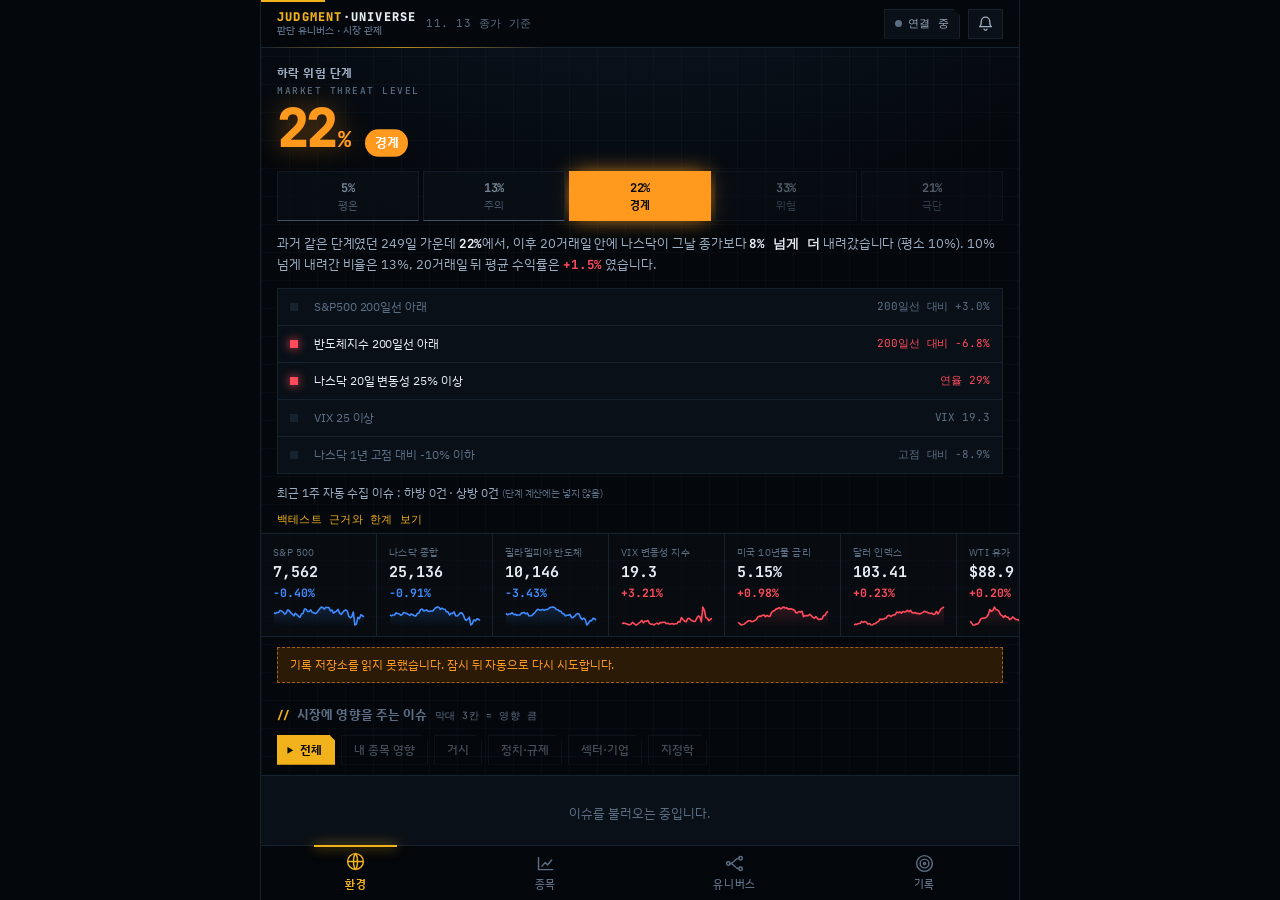
==== index.html @ efff5704 "판단 유니버스" ====
<!doctype html>
<html lang="ko">
<head>
<meta charset="utf-8">
<meta name="viewport" content="width=device-width,initial-scale=1,viewport-fit=cover">
<title>판단 유니버스</title>
<meta name="description" content="내 판단을 기록하고 채점하는 주식 판단 연습장">
<meta name="robots" content="noindex,nofollow">
<meta name="theme-color" content="#F6F4EE" media="(prefers-color-scheme: light)">
<meta name="theme-color" content="#111418" media="(prefers-color-scheme: dark)">
<meta name="mobile-web-app-capable" content="yes">
<meta name="apple-mobile-web-app-capable" content="yes">
<meta name="apple-mobile-web-app-title" content="판단 유니버스">
<link rel="manifest" href="./manifest.webmanifest">
<link rel="icon" href="./icon.svg" type="image/svg+xml">
<link rel="apple-touch-icon" href="./icon-192.png">
<style>html,body{margin:0;height:100%}body{font:14px system-ui,-apple-system,"Apple SD Gothic Neo","Malgun Gothic",sans-serif}img{max-width:100%}[hidden]{display:none!important}</style>
<link rel="preconnect" href="https://fonts.googleapis.com"><link rel="preconnect" href="https://fonts.gstatic.com" crossorigin>
<link rel="stylesheet" href="https://fonts.googleapis.com/css2?family=IBM+Plex+Sans+KR:wght@400;500;600;700&family=JetBrains+Mono:wght@500;700;800&display=swap">
</head>
<body>
<title>판단 유니버스</title>
<meta name="claude:viewport-fit-sides" content="cover">
<link rel="stylesheet" href="https://fonts.googleapis.com/css2?family=Manrope:wght@500;700;800&family=Noto+Sans+KR:wght@400;500;700&display=swap">
<style>
/* 배치 : 휴대폰 한 손 조작 기준 — 얇은 상단 바 · 본문 목록 · 하단 4개 탭. 카드 격자 대신 가는 선으로 구분한 목록과 큰 숫자 */
:root{
  --bg:#F3F5F9; --surface:#FFFFFF; --sunk:#EAEEF5; --ink:#0E1A2B; --ink2:#4A5870; --ink3:#8793A8; --line:#E1E6EE;
  --accent:#2457D6; --accent-soft:#E7EEFD; --up:#E0364A; --up-soft:#FDECEE; --down:#2E6BE0; --down-soft:#E9F0FE;
  --good:#0B8F63; --good-soft:#E3F6EE; --warn:#B86A00; --warn-soft:#FFF2DC; --shadow:0 1px 2px rgba(14,26,43,.05),0 8px 24px rgba(14,26,43,.06);
  --num:"Manrope","Noto Sans KR",system-ui,sans-serif; --txt:"Noto Sans KR","Apple SD Gothic Neo","Malgun Gothic",system-ui,sans-serif;
}
@media (prefers-color-scheme: dark){ :root:not([data-theme="light"]){
  --bg:#0A0F17; --surface:#121925; --sunk:#0E141E; --ink:#E9EEF6; --ink2:#A6B2C6; --ink3:#6C7990; --line:#202B3B;
  --accent:#6EA2FF; --accent-soft:#17243C; --up:#FF6B7B; --up-soft:#3A1A20; --down:#6FA8FF; --down-soft:#172741;
  --good:#3BD19B; --good-soft:#11302A; --warn:#F2B04C; --warn-soft:#33270F; --shadow:0 1px 2px rgba(0,0,0,.4),0 10px 28px rgba(0,0,0,.35); color-scheme:dark } }
:root[data-theme="dark"]{
  --bg:#0A0F17; --surface:#121925; --sunk:#0E141E; --ink:#E9EEF6; --ink2:#A6B2C6; --ink3:#6C7990; --line:#202B3B;
  --accent:#6EA2FF; --accent-soft:#17243C; --up:#FF6B7B; --up-soft:#3A1A20; --down:#6FA8FF; --down-soft:#172741;
  --good:#3BD19B; --good-soft:#11302A; --warn:#F2B04C; --warn-soft:#33270F; --shadow:0 1px 2px rgba(0,0,0,.4),0 10px 28px rgba(0,0,0,.35); color-scheme:dark }
*{box-sizing:border-box;-webkit-tap-highlight-color:transparent}
html,body{height:100%}
body{background:var(--bg);color:var(--ink);font-family:var(--txt);font-size:14px;line-height:1.5;overflow:hidden;font-variant-numeric:tabular-nums}
button,input,select,textarea{font:inherit;color:inherit}
button{cursor:pointer;border:0;background:none;padding:0}
:focus-visible{outline:2px solid var(--accent);outline-offset:2px;border-radius:6px}
.num{font-family:var(--num);letter-spacing:-.01em}
.up{color:var(--up)} .down{color:var(--down)} .mute{color:var(--ink3)}

#app{height:100%;display:flex;flex-direction:column;max-width:760px;margin:0 auto;background:var(--bg);position:relative}
header.bar{flex:none;display:flex;align-items:center;gap:10px;height:48px;padding-left:max(16px,env(safe-area-inset-left,0px));padding-right:max(16px,env(safe-area-inset-right,0px));background:var(--surface);border-bottom:1px solid var(--line)}
header.bar h1{font-size:16px;font-weight:700;margin:0;letter-spacing:-.02em}
header.bar .asof{font-size:11px;color:var(--ink3);margin-left:2px}
header.bar .sp{flex:1}
.ibtn{height:32px;min-width:32px;padding:0 9px;border-radius:8px;display:inline-flex;align-items:center;gap:5px;font-size:12px;font-weight:500;color:var(--ink2);background:var(--sunk)}
.ibtn.on{background:var(--good-soft);color:var(--good)}
.ibtn .dot{width:7px;height:7px;border-radius:50%;background:var(--ink3)} .ibtn.on .dot{background:var(--good);box-shadow:0 0 0 3px color-mix(in srgb,var(--good) 25%,transparent)}
.bell{position:relative} .bell b{position:absolute;top:-3px;right:-3px;min-width:16px;height:16px;border-radius:8px;background:var(--up);color:#fff;font-size:10px;line-height:16px;text-align:center;padding:0 4px;font-family:var(--num)}

main{flex:1;min-height:0;overflow-y:auto;overflow-x:hidden;-webkit-overflow-scrolling:touch;padding-bottom:20px}
.view{display:none} .view.on{display:block}
.pad{padding-left:max(16px,env(safe-area-inset-left,0px));padding-right:max(16px,env(safe-area-inset-right,0px))}
nav.tabs{flex:none;display:grid;grid-template-columns:repeat(4,1fr);background:var(--surface);border-top:1px solid var(--line);padding-bottom:env(safe-area-inset-bottom,0px)}
nav.tabs button{height:54px;display:flex;flex-direction:column;align-items:center;justify-content:center;gap:3px;font-size:11px;color:var(--ink3);font-weight:500}
nav.tabs button svg{width:21px;height:21px;stroke:currentColor;fill:none;stroke-width:1.7;stroke-linecap:round;stroke-linejoin:round}
nav.tabs button.on{color:var(--accent)} nav.tabs button.on span{font-weight:700}

h2.sec{font-size:12px;font-weight:700;color:var(--ink3);letter-spacing:.04em;margin:22px 0 8px;display:flex;align-items:baseline;gap:8px}
h2.sec small{font-weight:400;letter-spacing:0;font-size:11px}
h2.sec .r{margin-left:auto;font-weight:500;letter-spacing:0;color:var(--accent);font-size:12px}
.sheetlist{background:var(--surface);border-top:1px solid var(--line);border-bottom:1px solid var(--line)}
.note{font-size:12px;color:var(--ink3);line-height:1.6}
.empty{padding:28px 16px;text-align:center;color:var(--ink3);font-size:13px}

/* 시장 띠 */
.strip{display:flex;gap:0;overflow-x:auto;scrollbar-width:none;background:var(--surface);border-bottom:1px solid var(--line);scroll-snap-type:x proximity}
.strip::-webkit-scrollbar{display:none}
.tick{flex:none;width:116px;padding:11px 12px 9px;border-right:1px solid var(--line);scroll-snap-align:start;text-align:left}
.tick .n{font-size:11px;color:var(--ink3);white-space:nowrap}
.tick .v{font-family:var(--num);font-weight:700;font-size:15px;margin-top:1px}
.tick .c{font-family:var(--num);font-size:11.5px;font-weight:700}
.tick canvas{display:block;width:92px;height:22px;margin-top:4px}

/* 브리핑 */
.brief{margin-top:14px;padding:14px 16px;background:linear-gradient(135deg,color-mix(in srgb,var(--accent) 9%,var(--surface)),var(--surface) 62%);border:1px solid var(--line);border-radius:14px}
.brief .k{font-size:11px;font-weight:700;color:var(--accent);letter-spacing:.04em}
.brief p{margin:6px 0 0;font-size:13.5px;line-height:1.65}

.chips{display:flex;gap:6px;overflow-x:auto;scrollbar-width:none;padding:2px 0} .chips::-webkit-scrollbar{display:none}
.chip{flex:none;height:30px;padding:0 12px;border-radius:15px;background:var(--surface);border:1px solid var(--line);font-size:12px;color:var(--ink2);font-weight:500}
.chip.on{background:var(--ink);color:var(--surface);border-color:var(--ink)}

/* 이슈 */
.issue{display:grid;grid-template-columns:34px 1fr;gap:0 10px;padding:14px 0;border-bottom:1px solid var(--line);text-align:left;width:100%}
.issue:last-child{border-bottom:0}
.sev{width:34px;display:flex;flex-direction:column;align-items:center;gap:3px;padding-top:3px}
.sev i{display:block;width:16px;height:4px;border-radius:2px;background:var(--line)}
.sev.d-1 i.f{background:var(--down)} .sev.d1 i.f{background:var(--up)} .sev.d0 i.f{background:var(--warn)}
.sev em{font-style:normal;font-size:10px;color:var(--ink3);margin-top:2px}
.issue .t{font-size:14.5px;font-weight:700;line-height:1.4;letter-spacing:-.01em}
.issue .m{font-size:11.5px;color:var(--ink3);margin-top:2px}
.issue .b{font-size:13px;color:var(--ink2);margin-top:8px;line-height:1.65;display:none;white-space:pre-line}
.issue.open .b{display:block}
.tags{display:flex;flex-wrap:wrap;gap:5px;margin-top:8px}
.tag{font-size:11px;padding:2px 7px;border-radius:5px;background:var(--sunk);color:var(--ink2)}
.tag.mine{background:var(--accent-soft);color:var(--accent);font-weight:700;font-family:var(--num)}
.tag.neg{background:var(--down-soft);color:var(--down)} .tag.pos{background:var(--up-soft);color:var(--up)}
.src{margin-top:8px;font-size:11.5px} .src a{color:var(--accent);text-decoration:none;margin-right:10px}
.next{margin-top:8px;font-size:12px;color:var(--warn);background:var(--warn-soft);padding:6px 9px;border-radius:7px}
.cal{display:grid;grid-template-columns:54px 1fr;gap:10px;padding:10px 0;border-bottom:1px solid var(--line);font-size:13px} .cal:last-child{border-bottom:0}
.cal .d{font-family:var(--num);font-weight:700;color:var(--ink2)} .cal .d small{display:block;font-weight:500;color:var(--ink3);font-size:10.5px}
.cal b{font-weight:700}

/* 종목 */
.search{display:flex;gap:8px;margin-top:14px}
.search input{flex:1;height:42px;border-radius:11px;border:1px solid var(--line);background:var(--surface);padding:0 14px;font-size:14px;min-width:0}
.results{background:var(--surface);border:1px solid var(--line);border-radius:11px;margin-top:6px;overflow:hidden}
.results button{display:flex;width:100%;align-items:center;gap:10px;padding:11px 14px;border-bottom:1px solid var(--line);text-align:left;font-size:13.5px}
.results button:last-child{border-bottom:0} .results .sym{font-family:var(--num);font-weight:700;min-width:64px} .results .add{margin-left:auto;color:var(--accent);font-weight:700;font-size:12px;flex:none}
.results .nm{min-width:0;overflow:hidden;text-overflow:ellipsis;white-space:nowrap;color:var(--ink2)}
.row{display:grid;grid-template-columns:minmax(0,1fr) 74px 86px 44px;align-items:center;gap:8px;padding:12px 0;border-bottom:1px solid var(--line);width:100%;text-align:left}
.row:last-child{border-bottom:0}
.row .nm{font-weight:700;font-size:14.5px;letter-spacing:-.01em;white-space:nowrap;overflow:hidden;text-overflow:ellipsis}
.row .sy{font-family:var(--num);font-size:11px;color:var(--ink3);display:flex;gap:6px;align-items:center}
.row .sy .al{color:var(--warn);font-weight:700}
.row canvas{width:74px;height:30px;display:block}
.row .px{text-align:right} .row .px .p{font-family:var(--num);font-weight:700;font-size:14.5px} .row .px .c{font-family:var(--num);font-size:12px;font-weight:700}
.sc{justify-self:end;width:40px;height:40px;position:relative}
.sc svg{width:40px;height:40px;transform:rotate(-90deg)} .sc circle{fill:none;stroke-width:4}
.sc .bg{stroke:var(--sunk)} .sc .fg{stroke:var(--ink3);stroke-linecap:round}
.sc.buy .fg{stroke:var(--good)} .sc.avoid .fg{stroke:var(--warn)}
.sc b{position:absolute;inset:0;display:flex;align-items:center;justify-content:center;font-family:var(--num);font-size:12px;font-weight:800}
.sc.buy b{color:var(--good)} .sc.avoid b{color:var(--warn)}
.legend{display:grid;grid-template-columns:minmax(0,1fr) 74px 86px 44px;gap:8px;font-size:10.5px;color:var(--ink3);padding:8px 0 4px}
.legend span:nth-child(3){text-align:right} .legend span:nth-child(4){text-align:right}

/* 전체 화면 상세 */
.sheet{position:absolute;inset:0;background:var(--bg);z-index:20;display:none;flex-direction:column}
.sheet.on{display:flex}
.sheet .top{flex:none;height:48px;display:flex;align-items:center;gap:6px;background:var(--surface);border-bottom:1px solid var(--line);padding-left:max(6px,env(safe-area-inset-left,0px));padding-right:max(12px,env(safe-area-inset-right,0px))}
.sheet .top .back{width:40px;height:40px;display:flex;align-items:center;justify-content:center;color:var(--ink2)}
.sheet .top .ttl{font-weight:700;font-size:15px;min-width:0;white-space:nowrap;overflow:hidden;text-overflow:ellipsis}
.sheet .top .sub{font-family:var(--num);font-size:11px;color:var(--ink3)}
.sheet .body{flex:1;min-height:0;overflow-y:auto;padding-bottom:calc(28px + env(safe-area-inset-bottom,0px))}
.hero{padding-top:16px;padding-bottom:6px;background:var(--surface)}
.hero .p{font-family:var(--num);font-size:32px;font-weight:800;letter-spacing:-.03em;line-height:1.1}
.hero .c{font-family:var(--num);font-size:14px;font-weight:700;margin-top:3px}
.hero .c small{font-weight:500;color:var(--ink3);margin-left:6px;font-family:var(--txt);font-size:11.5px}
.rng{display:flex;gap:4px;padding:8px 0}
.rng button{height:28px;padding:0 11px;border-radius:14px;font-size:12px;font-weight:700;color:var(--ink3);font-family:var(--num)}
.rng button.on{background:var(--sunk);color:var(--ink)}
.chartwrap{background:var(--surface);border-bottom:1px solid var(--line);position:relative}
.chartwrap canvas{display:block;width:100%;height:300px;touch-action:pan-y}
.readout{position:absolute;left:12px;top:6px;font-family:var(--num);font-size:11px;color:var(--ink2);background:color-mix(in srgb,var(--surface) 88%,transparent);padding:2px 6px;border-radius:5px;pointer-events:none}
.malegend{display:flex;gap:12px;font-size:10.5px;color:var(--ink3);padding:6px 0 10px;flex-wrap:wrap}
.malegend i{display:inline-block;width:10px;height:2px;margin-right:4px;vertical-align:middle}

.block{background:var(--surface);border-top:1px solid var(--line);border-bottom:1px solid var(--line);margin-top:10px;padding-top:14px;padding-bottom:14px}
.block h3{margin:0 0 10px;font-size:13px;font-weight:700;display:flex;align-items:baseline;gap:8px}
.block h3 small{font-weight:400;color:var(--ink3);font-size:11px}
.dial{display:grid;grid-template-columns:112px minmax(0,1fr);gap:14px;align-items:center}
.dial .g{position:relative;width:112px;height:66px}
.dial .g svg{width:112px;height:66px;overflow:visible}
.dial .g b{position:absolute;left:0;right:0;bottom:-2px;text-align:center;font-family:var(--num);font-size:26px;font-weight:800;letter-spacing:-.03em}
.dial .v{font-size:15px;font-weight:700} .dial .v.buy{color:var(--good)} .dial .v.avoid{color:var(--warn)}
.dial .s{font-size:12.5px;color:var(--ink2);margin-top:3px;line-height:1.6}
.kv{display:grid;grid-template-columns:repeat(3,minmax(0,1fr));gap:1px;background:var(--line);border:1px solid var(--line);border-radius:10px;overflow:hidden;margin-top:12px}
.kv>div{background:var(--surface);padding:9px 10px} .kv .k{font-size:10.5px;color:var(--ink3)} .kv .v{font-family:var(--num);font-weight:700;font-size:14px;margin-top:1px}
.conds{display:flex;flex-wrap:wrap;gap:5px;margin-top:12px}
.cond{font-size:11.5px;padding:3px 8px;border-radius:6px;border:1px solid var(--line);color:var(--ink3)}
.cond.on{border-color:transparent;background:var(--accent-soft);color:var(--accent);font-weight:700}
.combo{font-size:12px;padding:9px 0;border-top:1px solid var(--line);line-height:1.6} .combo b{font-weight:700}
.combo .st{font-family:var(--num);color:var(--ink2)}
details.more summary{font-size:12px;color:var(--accent);cursor:pointer;margin-top:10px;list-style:none} details.more summary::-webkit-details-marker{display:none}
.field{display:grid;grid-template-columns:minmax(0,1fr) minmax(0,1fr);gap:10px}
.field label{font-size:11.5px;color:var(--ink3);display:block;margin-bottom:4px}
.inp{width:100%;height:42px;border-radius:10px;border:1px solid var(--line);background:var(--bg);padding:0 12px;font-family:var(--num);font-weight:700;font-size:15px;min-width:0}
textarea.inp{height:70px;padding:10px 12px;font-family:var(--txt);font-weight:400;font-size:13.5px;resize:none}
select.inp{font-family:var(--txt);font-weight:500;font-size:14px}
.btn{height:44px;padding:0 16px;border-radius:11px;background:var(--accent);color:#fff;font-weight:700;font-size:14px;display:inline-flex;align-items:center;justify-content:center;gap:6px}
.btn.ghost{background:var(--sunk);color:var(--ink)} .btn.line{background:none;border:1px solid var(--line);color:var(--ink2)} .btn.sm{height:34px;font-size:12.5px;padding:0 12px;border-radius:9px}
.btn.wide{width:100%} .btn:disabled{opacity:.5}
.btnrow{display:flex;gap:8px;margin-top:12px;flex-wrap:wrap}
.news a{display:block;padding:10px 0;border-top:1px solid var(--line);text-decoration:none;color:var(--ink);font-size:13px;line-height:1.5}
.news a:first-child{border-top:0;padding-top:0} .news a small{display:block;color:var(--ink3);font-size:11px;margin-top:2px}
.mv{display:grid;grid-template-columns:64px minmax(0,1fr);gap:10px;padding:10px 0;border-top:1px solid var(--line)} .mv:first-child{border-top:0;padding-top:0}
.mv .d{font-family:var(--num);font-size:11.5px;color:var(--ink3)} .mv .d b{display:block;font-size:14px;font-weight:800}
.mv .r{font-size:13px;line-height:1.6;color:var(--ink2)} .mv .r .by{font-size:10.5px;color:var(--ink3);margin-top:3px}
.bar52{height:6px;border-radius:3px;background:var(--sunk);position:relative;margin-top:6px}
.bar52 i{position:absolute;top:-3px;width:3px;height:12px;border-radius:2px;background:var(--ink)}
.seg{display:grid;grid-template-columns:1fr 1fr;background:var(--sunk);border-radius:11px;padding:3px;gap:3px}
.seg button{height:38px;border-radius:9px;font-weight:700;font-size:13.5px;color:var(--ink3)}
.seg button.on{background:var(--surface);color:var(--ink);box-shadow:var(--shadow)}
.seg button.on.buy{color:var(--up)} .seg button.on.sell{color:var(--down)}

/* 유니버스 */
.world{background:var(--surface);border-bottom:1px solid var(--line);padding-top:16px;padding-bottom:12px}
.world .q{font-size:17px;font-weight:700;letter-spacing:-.02em;line-height:1.4}
.world .q em{font-style:normal;color:var(--accent)}
.world .a{display:flex;align-items:baseline;gap:10px;margin-top:6px;flex-wrap:wrap}
.world .a .big{font-family:var(--num);font-size:34px;font-weight:800;letter-spacing:-.03em;line-height:1}
.world .a .sm{font-size:12.5px;color:var(--ink2)}
.world canvas{display:block;width:100%;height:250px;margin-top:8px}
.wl{display:flex;gap:12px;flex-wrap:wrap;font-size:11px;color:var(--ink2);margin-top:6px}
.wl i{display:inline-block;width:14px;height:3px;border-radius:2px;margin-right:5px;vertical-align:middle}
.hz{display:grid;grid-template-columns:repeat(3,minmax(0,1fr));gap:8px;margin-top:12px}
.hz>div{border:1px solid var(--line);border-radius:10px;padding:8px 10px}
.hz .k{font-size:10.5px;color:var(--ink3)} .hz .v{font-family:var(--num);font-weight:800;font-size:15px;margin-top:1px} .hz .j{font-size:11px;font-weight:700;margin-top:1px}
.j.hit{color:var(--good)} .j.miss{color:var(--warn)} .j.wait{color:var(--ink3)}
.urow{display:grid;grid-template-columns:minmax(0,1fr) 70px 78px;align-items:center;gap:8px;padding:12px 0;border-bottom:1px solid var(--line);width:100%;text-align:left}
.urow:last-child{border-bottom:0} .urow.sel{position:relative}
.urow.sel::before{content:"";position:absolute;left:-16px;top:10px;bottom:10px;width:3px;border-radius:2px;background:var(--accent)}
.urow .t{font-weight:700;font-size:14px;white-space:nowrap;overflow:hidden;text-overflow:ellipsis}
.urow .t .ex{font-size:10px;font-weight:700;color:var(--warn);background:var(--warn-soft);padding:1px 5px;border-radius:4px;margin-left:5px;vertical-align:1px}
.urow .m{font-size:11.5px;color:var(--ink3);font-family:var(--num)}
.urow canvas{width:70px;height:28px;display:block}
.urow .rt{text-align:right;font-family:var(--num);font-weight:800;font-size:14.5px} .urow .rt small{display:block;font-size:11px;font-weight:700;font-family:var(--txt)}
.fab{position:absolute;right:max(16px,env(safe-area-inset-right,0px));bottom:calc(70px + env(safe-area-inset-bottom,0px));height:48px;padding:0 18px;border-radius:24px;background:var(--accent);color:#fff;font-weight:700;font-size:14px;box-shadow:0 8px 22px color-mix(in srgb,var(--accent) 45%,transparent);z-index:5;display:none;align-items:center;gap:6px}
.fab.on{display:inline-flex}

/* 기록 */
.score{background:var(--surface);border-bottom:1px solid var(--line);padding-top:18px;padding-bottom:16px}
.score .big{display:flex;align-items:flex-end;gap:10px}
.score .big b{font-family:var(--num);font-size:52px;font-weight:800;letter-spacing:-.04em;line-height:.95}
.score .big span{font-size:13px;color:var(--ink2);padding-bottom:6px;line-height:1.5}
.meter{height:10px;border-radius:5px;background:var(--sunk);margin-top:14px;position:relative;overflow:hidden}
.meter i{position:absolute;left:0;top:0;bottom:0;border-radius:5px;background:linear-gradient(90deg,var(--accent),var(--good))}
.meter u{position:absolute;top:0;bottom:0;width:2px;background:var(--ink);opacity:.35;left:50%}
.brk{display:grid;grid-template-columns:minmax(0,1fr) 54px 64px 64px;gap:8px;align-items:center;padding:10px 0;border-bottom:1px solid var(--line);font-size:13px}
.brk:last-child{border-bottom:0} .brk.h{font-size:10.5px;color:var(--ink3);padding:4px 0 6px} .brk span{text-align:right;font-family:var(--num);font-weight:700} .brk.h span{font-weight:500;font-family:var(--txt)}
.brk .lb{text-align:left;font-family:var(--txt);font-weight:500}
.insight{font-size:13px;line-height:1.7;padding:10px 0;border-bottom:1px solid var(--line)} .insight:last-child{border-bottom:0}
.alog{display:grid;grid-template-columns:minmax(0,1fr) auto;gap:8px;padding:11px 0;border-bottom:1px solid var(--line);font-size:13px} .alog:last-child{border-bottom:0}
.alog small{color:var(--ink3);font-size:11px;font-family:var(--num)} .alog.new b::after{content:"";display:inline-block;width:6px;height:6px;border-radius:50%;background:var(--up);margin-left:6px;vertical-align:2px}
.toast{position:absolute;left:50%;bottom:calc(74px + env(safe-area-inset-bottom,0px));transform:translateX(-50%);background:var(--ink);color:var(--surface);font-size:13px;padding:10px 16px;border-radius:10px;z-index:40;opacity:0;pointer-events:none;transition:opacity .25s;max-width:86%;text-align:center}
.toast.on{opacity:1}
.banner{font-size:12px;padding:8px 12px;background:var(--warn-soft);color:var(--warn);border-radius:9px;margin-top:10px}
.ai{white-space:pre-wrap;font-size:13px;line-height:1.7;color:var(--ink2);margin-top:10px}
.skel{height:14px;border-radius:7px;background:linear-gradient(90deg,var(--sunk),var(--line),var(--sunk));background-size:200% 100%;animation:sk 1.2s linear infinite;margin:8px 0}
@keyframes sk{to{background-position:-200% 0}}
@media (prefers-reduced-motion: reduce){.skel{animation:none}}
@media (min-width:620px){ .chartwrap canvas{height:360px} .world canvas{height:300px} }
.risk{padding-top:14px;padding-bottom:4px}
.risk .rh{display:flex;justify-content:space-between;align-items:flex-end;gap:12px}
.risk .rk{font-size:11.5px;font-weight:700;color:var(--ink3);letter-spacing:.04em}
.risk .rv{display:flex;align-items:baseline;gap:6px;margin-top:2px}
.risk .rv b{font-size:44px;line-height:1;font-weight:800;letter-spacing:-.02em}
.risk .rv span{font-size:13px;color:var(--ink3)}
.risk .rv em{font-style:normal;font-weight:800;font-size:13px;padding:3px 9px;border-radius:999px;margin-left:4px;background:var(--sunk);color:var(--ink2)}
.risk .rt{font-size:11px;color:var(--ink3);text-align:right;line-height:1.5}
.risk .rbar{height:8px;border-radius:4px;background:var(--sunk);margin-top:10px;overflow:hidden}
.risk .rbar i{display:block;height:100%;border-radius:4px;background:var(--ink3)}
.risk.lo .rbar i,.risk.lo .rv em{background:var(--good);color:#fff} .risk.mid .rbar i{background:var(--ink3)}
.risk.hi .rbar i,.risk.hi .rv em{background:var(--warn);color:#fff} .risk.max .rbar i,.risk.max .rv em{background:var(--up);color:#fff}
.rparts{margin-top:10px;display:grid;gap:9px}
.rp{display:grid;grid-template-columns:74px 64px minmax(0,1fr);gap:10px;align-items:center;font-size:12px}
.rp .n{font-weight:700} .rp .n small{color:var(--ink3);font-weight:500}
.rp .b{height:6px;border-radius:3px;background:var(--sunk);overflow:hidden} .rp .b i{display:block;height:100%;background:var(--ink2);border-radius:3px}
.rp .d{color:var(--ink2);min-width:0}
.pickcur{display:flex;align-items:baseline;gap:8px;flex-wrap:wrap;margin-top:6px;padding:11px 14px;border-radius:11px;background:var(--surface);border:1px solid var(--line)}
.pickcur b{font-size:15px} .pickcur span{font-family:var(--num);color:var(--ink3);font-size:12.5px} .pickcur em{font-style:normal;font-size:11.5px;color:var(--warn);font-weight:700;margin-left:auto}
</style>

<link rel="stylesheet" href="./skin.css?v=2">
<div id="app">
  <header class="bar">
    <h1><span><b>JUDGMENT</b>·UNIVERSE</span><small>판단 유니버스 · 시장 관제</small></h1><span class="asof" id="asof"></span><span class="sp"></span>
    <button class="ibtn" id="liveBtn" title="연결 상태 · 설정"><i class="dot"></i><span id="liveTxt">연결 중</span></button>
    <button class="ibtn bell" id="bellBtn" aria-label="알림"><svg width="17" height="17" viewBox="0 0 24 24" fill="none" stroke="currentColor" stroke-width="1.8" stroke-linecap="round" stroke-linejoin="round"><path d="M6 9a6 6 0 1 1 12 0c0 6 2.5 7.5 2.5 7.5h-17S6 15 6 9z"/><path d="M10 20a2.2 2.2 0 0 0 4 0"/></svg><b id="bellN" hidden></b></button>
  </header>
  <main id="main">
    <section class="view on" id="v-env"></section>
    <section class="view" id="v-watch"></section>
    <section class="view" id="v-uni"></section>
    <section class="view" id="v-rec"></section>
  </main>
  <button class="fab" id="fab"><svg width="16" height="16" viewBox="0 0 24 24" fill="none" stroke="currentColor" stroke-width="2.4" stroke-linecap="round"><path d="M12 5v14M5 12h14"/></svg>가상 매매</button>
  <nav class="tabs" id="tabs">
    <button data-t="env" class="on"><svg viewBox="0 0 24 24"><circle cx="12" cy="12" r="9"/><path d="M3 12h18M12 3c3 3.2 3 14.8 0 18M12 3c-3 3.2-3 14.8 0 18"/></svg><span>환경</span></button>
    <button data-t="watch"><svg viewBox="0 0 24 24"><path d="M4 19V5M4 19h16M8 15l3.5-4 3 2.5L19 8"/></svg><span>종목</span></button>
    <button data-t="uni"><svg viewBox="0 0 24 24"><circle cx="5" cy="12" r="2"/><circle cx="19" cy="6" r="2"/><circle cx="19" cy="18" r="2"/><path d="M7 12c5 0 5-6 10-6M7 12c5 0 5 6 10 6"/></svg><span>유니버스</span></button>
    <button data-t="rec"><svg viewBox="0 0 24 24"><circle cx="12" cy="12" r="9"/><circle cx="12" cy="12" r="5"/><circle cx="12" cy="12" r="1.2"/></svg><span>기록</span></button>
  </nav>
  <div class="sheet" id="sheet"><div class="top"><button class="back" id="sheetBack" aria-label="뒤로"><svg width="22" height="22" viewBox="0 0 24 24" fill="none" stroke="currentColor" stroke-width="2" stroke-linecap="round" stroke-linejoin="round"><path d="M15 5l-7 7 7 7"/></svg></button><div style="min-width:0"><div class="ttl" id="sheetTtl"></div><div class="sub" id="sheetSub"></div></div><span style="flex:1"></span><span id="sheetAct"></span></div><div class="body" id="sheetBody"></div></div>
  <div class="toast" id="toast"></div>
</div>
<script src="./core.js?v=2"></script>
<script src="./ui.js?v=2"></script>
<script>if ("serviceWorker" in navigator && location.protocol === "https:") navigator.serviceWorker.register("./sw.js").catch(function () { });</script>

</body>
</html>
---- skin.css ----
/* 판단 유니버스 — 관제 화면 스킨 (단일 다크 테마) */
:root,:root[data-theme="dark"],:root[data-theme="light"]{color-scheme:dark;
  --bg:#04070B;--surface:#0A1017;--sunk:#0E1620;--ink:#E8EEF5;--ink2:#9CAEC2;--ink3:#5B6E84;--line:#17222F;
  --accent:#F2B21B;--accent-soft:#261D06;--up:#FF4B5C;--up-soft:#2E0F15;--down:#3F8CFF;--down-soft:#0D1F3B;
  --good:#16D6A4;--good-soft:#062A22;--warn:#FF9A1F;--warn-soft:#2B1A05;
  --num:"JetBrains Mono","IBM Plex Mono",ui-monospace,Menlo,monospace;--txt:"IBM Plex Sans KR","Noto Sans KR","Apple SD Gothic Neo","Malgun Gothic",system-ui,sans-serif}
@media (prefers-color-scheme: dark){:root:not([data-theme="light"]){--bg:#04070B;--surface:#0A1017;--sunk:#0E1620;--ink:#E8EEF5;--ink2:#9CAEC2;--ink3:#5B6E84;--line:#17222F;--accent:#F2B21B;--accent-soft:#261D06;--up:#FF4B5C;--up-soft:#2E0F15;--down:#3F8CFF;--down-soft:#0D1F3B}}
html,body{background:#04070B}
body{letter-spacing:-.005em}
#app{background:
  linear-gradient(rgba(120,160,200,.035) 1px,transparent 1px) 0 0/100% 28px,
  linear-gradient(90deg,rgba(120,160,200,.035) 1px,transparent 1px) 0 0/28px 100%,
  radial-gradient(120% 60% at 50% -10%,#0D1826 0%,#04070B 62%);border-inline:1px solid var(--line)}
::selection{background:var(--accent);color:#000}
:focus-visible{outline:1px solid var(--accent);outline-offset:2px;border-radius:0}
.num,.tick .v,.row .px .p{font-feature-settings:"zero" 1,"tnum" 1}

/* 상단 바 */
header.bar{position:relative;background:rgba(4,7,11,.86);backdrop-filter:blur(10px);border-bottom:1px solid var(--line)}
header.bar::before{content:"";position:absolute;left:0;right:0;top:0;height:2px;background:linear-gradient(90deg,var(--accent) 0 64px,transparent 64px)}
header.bar::after{content:"";position:absolute;left:0;bottom:-1px;height:1px;width:38%;background:linear-gradient(90deg,transparent,var(--accent),transparent);animation:scan 5.5s linear infinite;opacity:.7}
@keyframes scan{from{transform:translateX(-100%)}to{transform:translateX(280%)}}
header.bar h1{font-family:var(--num);font-size:13px;font-weight:800;letter-spacing:.14em;display:flex;flex-direction:column;line-height:1.15}
header.bar h1 b{color:var(--accent);font-weight:800}
header.bar h1 small{font-family:var(--txt);font-size:10px;font-weight:500;letter-spacing:.02em;color:var(--ink3)}
.asof{font-family:var(--num);font-size:10px;color:var(--ink3);letter-spacing:.04em}
.ibtn{border-radius:0;border:1px solid var(--line);background:var(--surface);font-family:var(--num);font-size:11px;letter-spacing:.02em;clip-path:polygon(0 0,calc(100% - 7px) 0,100% 7px,100% 100%,0 100%)}
.ibtn .dot{background:var(--ink3);box-shadow:none}
.ibtn.on{color:var(--good);border-color:color-mix(in srgb,var(--good) 45%,var(--line));background:var(--good-soft)}
.ibtn.on .dot{background:var(--good);animation:led 1.6s ease-in-out infinite}
@keyframes led{0%,100%{box-shadow:0 0 0 0 color-mix(in srgb,var(--good) 70%,transparent)}50%{box-shadow:0 0 0 5px transparent}}
.bell b{border-radius:0;background:var(--up);font-weight:800}

/* 하단 탭 */
nav.tabs{background:rgba(4,7,11,.92);backdrop-filter:blur(10px);border-top:1px solid var(--line)}
nav.tabs button{position:relative;color:var(--ink3);transition:color .2s}
nav.tabs button span{font-size:10.5px;letter-spacing:.06em}
nav.tabs button::before{content:"";position:absolute;top:-1px;left:50%;width:0;height:2px;background:var(--accent);transition:width .28s cubic-bezier(.2,.8,.2,1),left .28s cubic-bezier(.2,.8,.2,1);box-shadow:0 0 12px var(--accent)}
nav.tabs button.on{color:var(--accent)} nav.tabs button.on::before{width:44%;left:28%}
nav.tabs button svg{transition:transform .28s cubic-bezier(.2,.8,.2,1)} nav.tabs button.on svg{transform:translateY(-2px)}

/* 구획 제목 */
h2.sec{font-family:var(--txt);font-size:13px;font-weight:700;letter-spacing:.01em;display:flex;align-items:baseline;gap:8px;padding-left:12px;position:relative}
h2.sec::before{content:"";position:absolute;left:0;top:.2em;bottom:.2em;width:3px;background:var(--accent)}
h2.sec small{font-family:var(--num);font-size:10px;letter-spacing:.06em;color:var(--ink3);text-transform:uppercase}
.block{border-top:1px solid var(--line);background:transparent}
.block h3{font-size:12.5px;letter-spacing:.01em;display:flex;align-items:baseline;gap:8px}
.block h3::before{content:"▍";color:var(--accent);font-size:11px;margin-right:-2px}
.block h3 small{font-family:var(--num);font-size:10px;color:var(--ink3);letter-spacing:.03em}
.note{color:var(--ink3);line-height:1.65}

/* 지수 띠 */
.strip{border-block:1px solid var(--line);background:rgba(10,16,23,.6)}
.tick{border-right:1px solid var(--line);border-radius:0;transition:background .2s}
.tick:active{background:var(--sunk)}
.tick .n{font-size:10px;letter-spacing:.04em;color:var(--ink3)}
.tick .v{font-size:15px;font-weight:700}

/* 카드류 : 모서리 한쪽을 깎은 패널 */
.brief,.results,.pickcur,.banner,.dial,.kv,.score .big{border-radius:0}
.brief{background:linear-gradient(180deg,rgba(242,178,27,.07),transparent 70%),var(--surface);border:1px solid var(--line);border-left:2px solid var(--accent);clip-path:polygon(0 0,calc(100% - 14px) 0,100% 14px,100% 100%,0 100%)}
.brief .k{font-family:var(--num);color:var(--accent);letter-spacing:.1em;font-size:10px}
.kv{border:1px solid var(--line);background:var(--surface)} .kv>div{border-color:var(--line)}
.kv .k{font-size:10.5px;color:var(--ink3);letter-spacing:.02em} .kv .v{font-family:var(--num)}
.banner{border-left:2px solid var(--warn)}

/* 선택 표시 : 고른 것만 또렷하게, 나머지는 물러남 */
.chip{border-radius:0;border:1px solid var(--line);background:transparent;color:var(--ink2);font-size:12px;transition:opacity .2s,color .2s,background .2s,border-color .2s,transform .2s;clip-path:polygon(0 0,calc(100% - 6px) 0,100% 6px,100% 100%,0 100%)}
.chips:has(.chip.on) .chip:not(.on){opacity:.42}
.chips:has(.chip.on) .chip:not(.on):active{opacity:.9}
.chip.on{background:var(--accent);border-color:var(--accent);color:#0A0A0A;font-weight:800;padding-left:22px;position:relative}
.chip.on::before{content:"▶";position:absolute;left:8px;top:50%;font-size:8px;transform:translateY(-50%);animation:nudge 1.1s ease-in-out infinite}
@keyframes nudge{0%,100%{transform:translate(0,-50%)}50%{transform:translate(2px,-50%)}}
.rng{background:transparent;border:1px solid var(--line);border-radius:0;padding:0}
.rng button{border-radius:0;font-family:var(--num);font-size:11.5px;color:var(--ink2);transition:all .2s}
.rng:has(.on) button:not(.on){opacity:.45}
.rng button.on{background:var(--accent);color:#0A0A0A;font-weight:800;box-shadow:none}
.seg{border-radius:0;background:transparent;border:1px solid var(--line);padding:0}
.seg button{border-radius:0;transition:all .22s;opacity:.4;filter:saturate(.3)}
.seg button.on{opacity:1;filter:none;box-shadow:none}
.seg button.on::before{content:"▶ ";font-size:9px;vertical-align:1px}
.seg button.buy.on{background:var(--up);color:#fff} .seg button.sell.on{background:var(--down);color:#fff}

.urow{position:relative;padding:13px 10px 13px 26px;border-bottom:1px solid var(--line);transition:opacity .25s,filter .25s,background .25s,padding .25s}
.urow.sel::before{content:"▶";position:absolute;left:6px;top:50%;width:auto;height:auto;bottom:auto;background:none;border-radius:0;color:var(--accent);font-size:11px;transform:translateY(-50%);animation:nudge 1.1s ease-in-out infinite;text-shadow:0 0 10px var(--accent)}
.sheetlist:has(.urow.sel) .urow:not(.sel){opacity:.34;filter:saturate(.2)}
.sheetlist:has(.urow.sel) .urow:not(.sel):active{opacity:.8;filter:none}
.urow.sel{background:linear-gradient(90deg,rgba(242,178,27,.13),transparent 78%)}
.urow.sel .t{color:#fff}
.urow .t .ex{border-radius:0}

/* 종목 줄 · 이슈 줄 */
.row{transition:background .15s,transform .15s;border-bottom:1px solid var(--line)} .row:active{background:var(--sunk);transform:translateX(3px)}
.row .nm{font-size:14px} .row .sy{letter-spacing:.04em;font-size:10.5px}
.row .sy .al{border-radius:0;font-family:var(--txt)}
.legend{font-family:var(--num);font-size:9.5px;letter-spacing:.08em;color:var(--ink3);text-transform:uppercase}
.sc .bg{stroke:var(--line)}
.issue{transition:background .2s;border-bottom:1px solid var(--line)} .issue.open{background:linear-gradient(90deg,rgba(242,178,27,.06),transparent)}
.issue .sev i{border-radius:0} .tag{border-radius:0;font-family:var(--num);font-size:10.5px} .tag.mine{background:var(--accent);color:#0A0A0A}
.src a{color:var(--accent)} .cal .d{color:var(--accent)}
.news a{transition:background .15s,padding .15s} .news a:active{background:var(--sunk);padding-left:6px}

/* 입력 · 단추 */
.search input,.inp{border-radius:0;background:var(--surface);border:1px solid var(--line);transition:border-color .2s,box-shadow .2s}
.search input:focus,.inp:focus{outline:0;border-color:var(--accent);box-shadow:0 0 0 1px var(--accent),0 0 22px -6px var(--accent)}
.search{position:relative} .search::before{content:">";position:absolute;left:12px;top:50%;transform:translateY(-50%);font-family:var(--num);color:var(--accent);font-weight:800;animation:blink 1.1s steps(2) infinite;pointer-events:none}
.search input{padding-left:28px}
@keyframes blink{50%{opacity:.2}}
.results{border:1px solid var(--line);background:var(--surface);animation:drop .18s ease-out}
@keyframes drop{from{opacity:0;transform:translateY(-4px)}}
.results button{transition:background .12s} .results button:active{background:var(--sunk)}
.results .sym{color:var(--accent)} .results .add{font-family:var(--num);letter-spacing:.04em}
.btn{border-radius:0;font-weight:800;letter-spacing:.02em;clip-path:polygon(0 0,calc(100% - 9px) 0,100% 9px,100% 100%,0 100%);transition:transform .12s,filter .12s}
.btn:active{transform:translateY(1px);filter:brightness(1.15)}
.btn:not(.ghost):not(.line){background:var(--accent);color:#0A0A0A}
.btn.ghost{background:var(--sunk);color:var(--ink);border:1px solid var(--line)} .btn.line{background:transparent;border:1px solid var(--line);color:var(--ink2)}
.fab{border-radius:0;background:var(--accent);color:#0A0A0A;font-weight:800;clip-path:polygon(0 0,calc(100% - 12px) 0,100% 12px,100% 100%,12px 100%,0 calc(100% - 12px));box-shadow:none;filter:drop-shadow(0 0 14px rgba(242,178,27,.45));transition:transform .15s}
.fab:active{transform:scale(.96)}
.cond{border-radius:0;font-size:11px} .cond.on{background:var(--good-soft);color:var(--good);border-color:color-mix(in srgb,var(--good) 40%,transparent)}
.toast{border-radius:0;background:var(--accent);color:#0A0A0A;font-weight:800;clip-path:polygon(0 0,calc(100% - 8px) 0,100% 8px,100% 100%,0 100%)}
.skel{border-radius:0;background:linear-gradient(90deg,var(--sunk),rgba(242,178,27,.18),var(--sunk));background-size:200% 100%}
.empty{font-size:13px;color:var(--ink3)}

/* 상세 시트 */
.sheet{background:
  linear-gradient(rgba(120,160,200,.03) 1px,transparent 1px) 0 0/100% 28px,linear-gradient(90deg,rgba(120,160,200,.03) 1px,transparent 1px) 0 0/28px 100%,#04070B}
.sheet.on{animation:slide .26s cubic-bezier(.2,.8,.2,1)}
@keyframes slide{from{transform:translateX(28px);opacity:0}}
.sheet .top{border-bottom:1px solid var(--line);background:rgba(4,7,11,.9)}
.sheet .ttl{letter-spacing:-.01em} .sheet .sub{font-family:var(--num);font-size:10.5px;letter-spacing:.06em;color:var(--accent)}
.hero .p{font-family:var(--num);font-weight:800;letter-spacing:-.03em}
.bar52{border-radius:0;height:4px} .bar52 i{background:var(--accent);box-shadow:0 0 8px var(--accent);width:3px}
.readout{border-radius:0;font-family:var(--num);border:1px solid var(--line);background:rgba(4,7,11,.92)}
.dial .v{letter-spacing:.02em} .mv{border-bottom:1px solid var(--line)} .mv .by{font-size:10.5px}

/* 하락 위험 단계 */
.risk{padding-top:16px;padding-bottom:6px;position:relative}
.risk .rh{display:flex;justify-content:space-between;align-items:flex-end;gap:12px}
.risk .rk{font-size:12px;font-weight:700;color:var(--ink2);display:flex;flex-direction:column;gap:2px}
.risk .rk small{font-family:var(--num);font-size:9.5px;letter-spacing:.16em;color:var(--ink3);font-weight:500}
.risk .rv{display:flex;align-items:baseline;gap:10px;margin-top:4px}
.risk .rv b{font-size:54px;line-height:.95;font-weight:800;letter-spacing:-.05em;color:var(--lv);text-shadow:0 0 26px color-mix(in srgb,var(--lv) 45%,transparent)}
.risk .rv b i{font-style:normal;font-size:22px;margin-left:2px;letter-spacing:0}
.risk .rv em{font-style:normal;font-weight:800;font-size:13px;padding:4px 10px;background:var(--lv);color:#06090D;clip-path:polygon(0 0,calc(100% - 7px) 0,100% 7px,100% 100%,0 100%)}
.risk .rt{font-family:var(--num);font-size:10px;color:var(--ink3);text-align:right;line-height:1.6;letter-spacing:.02em}
.risk.lo{--lv:var(--good)} .risk.mid{--lv:#E8D44D} .risk.hi{--lv:var(--warn)} .risk.max{--lv:var(--up)} .risk.ext{--lv:#C77DFF}
.rcells{display:grid;grid-template-columns:repeat(5,1fr);gap:4px;margin-top:14px}
.rcells span{font-size:10.5px;color:var(--ink3);text-align:center;padding:7px 2px 6px;border:1px solid var(--line);background:var(--surface);opacity:.5;transition:all .3s;display:flex;flex-direction:column;gap:1px}
.rcells span b{font-family:var(--num);font-size:12px;color:var(--ink2)}
.rcells span.past{opacity:.75;border-bottom-color:var(--ink3)}
.rcells span.on{opacity:1;color:#06090D;background:var(--lv);border-color:var(--lv);font-weight:800;box-shadow:0 0 22px -4px var(--lv);animation:lit 2.4s ease-in-out infinite}
.rcells span.on b{color:#06090D}
@keyframes lit{50%{box-shadow:0 0 30px 0 var(--lv)}}
.rdesc{font-size:12.5px;line-height:1.7;color:var(--ink2);margin-top:12px} .rdesc b{color:var(--ink);font-family:var(--num)}
.rdesc b.up{color:var(--up)} .rdesc b.down{color:var(--down)}
.rconds{margin-top:12px;border:1px solid var(--line);background:var(--surface)}
.rc{display:grid;grid-template-columns:14px minmax(0,1fr) auto;gap:10px;align-items:center;padding:9px 12px;border-bottom:1px solid var(--line);font-size:12px;color:var(--ink3)}
.rc:last-child{border-bottom:0}
.rc i{width:8px;height:8px;background:var(--line);display:block}
.rc em{font-style:normal;font-family:var(--num);font-size:11px}
.rc.on{color:var(--ink)} .rc.on i{background:var(--up);box-shadow:0 0 10px var(--up);animation:blink 1.4s steps(2) infinite} .rc.on em{color:var(--up)}
.rnews{font-size:11.5px;color:var(--ink2);margin-top:10px} .rnews small{color:var(--ink3)}
.rtbl{margin-top:10px;border:1px solid var(--line);font-family:var(--num);font-size:11px}
.rtbl>div{display:grid;grid-template-columns:minmax(0,1.5fr) 1fr .9fr .8fr;gap:6px;padding:8px 10px;border-bottom:1px solid var(--line)}
.rtbl>div:last-child{border-bottom:0} .rtbl>div span:first-child{font-family:var(--txt)} .rtbl>div span:not(:first-child){text-align:right}
.rtbl .h{color:var(--ink3);font-family:var(--txt);font-size:10.5px} .rtbl .cur{background:rgba(242,178,27,.1)}
.pickcur{display:flex;align-items:baseline;gap:8px;flex-wrap:wrap;margin-top:6px;padding:12px 14px;background:var(--surface);border:1px solid var(--line);border-left:2px solid var(--accent)}
.pickcur b{font-size:15px} .pickcur span{font-family:var(--num);color:var(--accent);font-size:12px} .pickcur em{font-style:normal;font-size:11px;color:var(--warn);font-weight:700;margin-left:auto}
details.more summary{font-family:var(--num);font-size:11px;letter-spacing:.02em;color:var(--accent)}

/* 등장 효과 : 탭을 바꿀 때와 시트를 열 때만 */
#main.enter .view.on{animation:rise .32s cubic-bezier(.2,.8,.2,1)}
@keyframes rise{from{opacity:0;transform:translateY(10px)}}
#main.enter .view.on .row,#main.enter .view.on .issue,#main.enter .view.on .urow,#main.enter .view.on .cal,#main.enter .view.on .tick{animation:rowin .4s cubic-bezier(.2,.8,.2,1) backwards}
#main.enter .view.on :is(.row,.issue,.urow,.cal,.tick):nth-child(1){animation-delay:.03s} #main.enter .view.on :is(.row,.issue,.urow,.cal,.tick):nth-child(2){animation-delay:.07s}
#main.enter .view.on :is(.row,.issue,.urow,.cal,.tick):nth-child(3){animation-delay:.11s} #main.enter .view.on :is(.row,.issue,.urow,.cal,.tick):nth-child(4){animation-delay:.15s}
#main.enter .view.on :is(.row,.issue,.urow,.cal,.tick):nth-child(5){animation-delay:.19s} #main.enter .view.on :is(.row,.issue,.urow,.cal,.tick):nth-child(6){animation-delay:.23s}
#main.enter .view.on :is(.row,.issue,.urow,.cal,.tick):nth-child(n+7){animation-delay:.27s}
@keyframes rowin{from{opacity:0;transform:translateX(-12px)}}
.sheet.on .block,.sheet.on .hero{animation:rise .36s cubic-bezier(.2,.8,.2,1) backwards} .sheet.on .block:nth-of-type(2){animation-delay:.05s} .sheet.on .block:nth-of-type(n+3){animation-delay:.1s}
@media (prefers-reduced-motion: reduce){*,*::before,*::after{animation:none!important;transition:none!important}}

/* ── 세로 막대 장식 제거 : 대괄호 · 화살표 · 번호 표지로 대체 ── */
h2.sec{padding-left:0;gap:7px}
h2.sec::before{content:"//";position:static;width:auto;background:none;font-family:var(--num);font-weight:800;font-size:11px;color:var(--accent);letter-spacing:-.05em}
.block h3::before{content:"▸";margin-right:0;font-size:12px}
.brief{border-left:1px solid var(--line)}
.brief .k::before{content:"[ BRIEF ] ";color:var(--accent);font-family:var(--num);letter-spacing:.08em}
.banner{border-left:0;border:1px dashed color-mix(in srgb,var(--warn) 55%,transparent)}
.pickcur{border-left:1px solid var(--line);position:relative;padding-left:30px}
.pickcur::before{content:"▶";position:absolute;left:11px;top:50%;transform:translateY(-50%);color:var(--accent);font-size:10px;text-shadow:0 0 10px var(--accent);animation:nudge 1.1s ease-in-out infinite}
/* ── 상단 줄 : 좁은 화면에서 겹치지 않게 ── */
header.bar{gap:8px}
header.bar h1{flex:none;font-size:12px;letter-spacing:.1em;white-space:nowrap}
.asof{flex:0 1 auto;min-width:0;white-space:nowrap;overflow:hidden;text-overflow:ellipsis}
.ibtn{flex:none;white-space:nowrap;display:inline-flex;align-items:center;gap:6px;height:30px;padding:0 10px}
.ibtn span{white-space:nowrap}
@media (max-width:430px){.asof{display:none}}
.ibtn.bell{clip-path:none;padding:0 8px;overflow:visible}
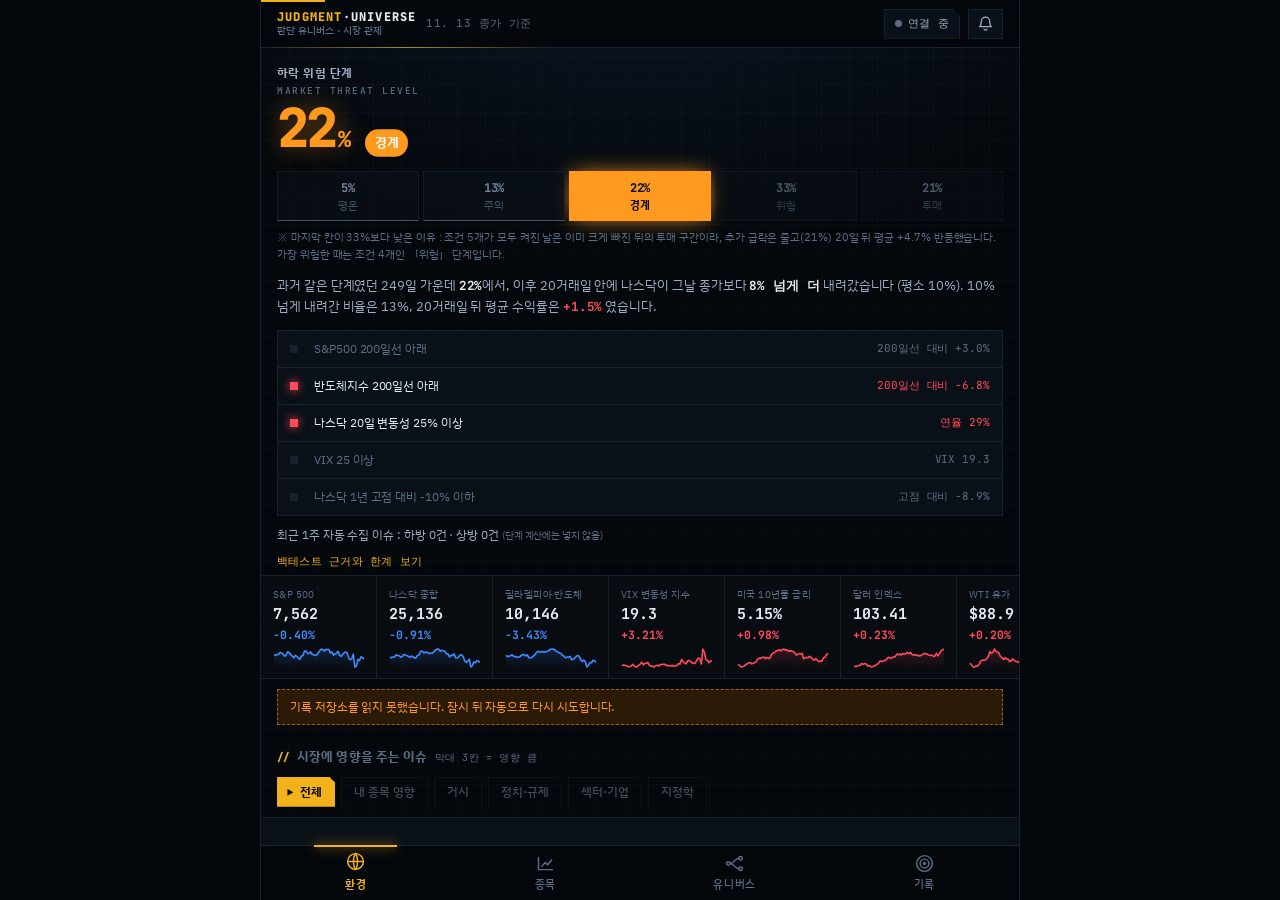
==== commit 69bc025b: "차트 고도화 · 달러지수/비트코인 대체 출처 · 위험 단계 설명" ====
--- a/index.html
+++ b/index.html
@@ -261,7 +261,7 @@
 .pickcur b{font-size:15px} .pickcur span{font-family:var(--num);color:var(--ink3);font-size:12.5px} .pickcur em{font-style:normal;font-size:11.5px;color:var(--warn);font-weight:700;margin-left:auto}
 </style>
 
-<link rel="stylesheet" href="./skin.css?v=2">
+<link rel="stylesheet" href="./skin.css?v=3">
 <div id="app">
   <header class="bar">
     <h1><span><b>JUDGMENT</b>·UNIVERSE</span><small>판단 유니버스 · 시장 관제</small></h1><span class="asof" id="asof"></span><span class="sp"></span>
@@ -284,8 +284,8 @@
   <div class="sheet" id="sheet"><div class="top"><button class="back" id="sheetBack" aria-label="뒤로"><svg width="22" height="22" viewBox="0 0 24 24" fill="none" stroke="currentColor" stroke-width="2" stroke-linecap="round" stroke-linejoin="round"><path d="M15 5l-7 7 7 7"/></svg></button><div style="min-width:0"><div class="ttl" id="sheetTtl"></div><div class="sub" id="sheetSub"></div></div><span style="flex:1"></span><span id="sheetAct"></span></div><div class="body" id="sheetBody"></div></div>
   <div class="toast" id="toast"></div>
 </div>
-<script src="./core.js?v=2"></script>
-<script src="./ui.js?v=2"></script>
+<script src="./core.js?v=3"></script>
+<script src="./ui.js?v=3"></script>
 <script>if ("serviceWorker" in navigator && location.protocol === "https:") navigator.serviceWorker.register("./sw.js").catch(function () { });</script>
 
 </body>
--- a/skin.css
+++ b/skin.css
@@ -197,3 +197,5 @@
 .ibtn span{white-space:nowrap}
 @media (max-width:430px){.asof{display:none}}
 .ibtn.bell{clip-path:none;padding:0 8px;overflow:visible}
+.rwhy{font-size:11px;line-height:1.55;color:var(--ink3);margin:8px 0 0}
+.rcells span.ext{border-style:dashed}
